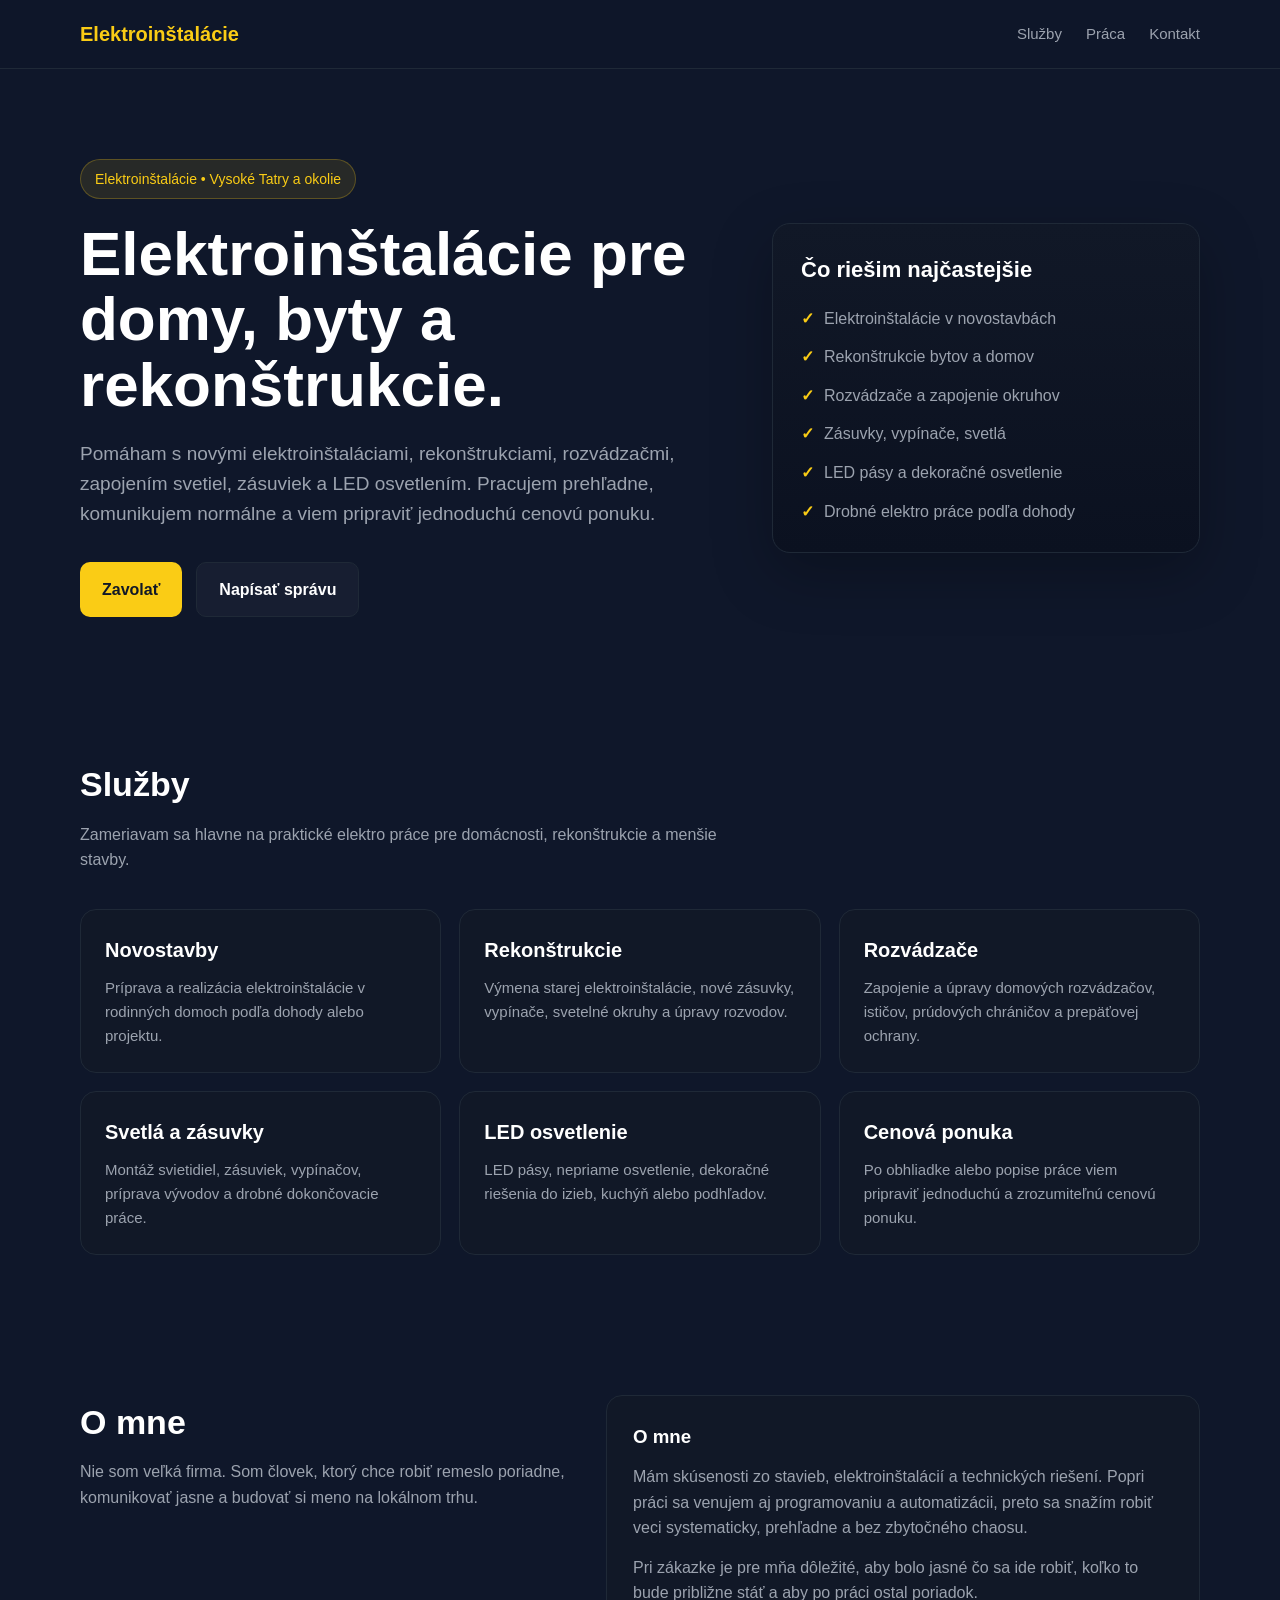
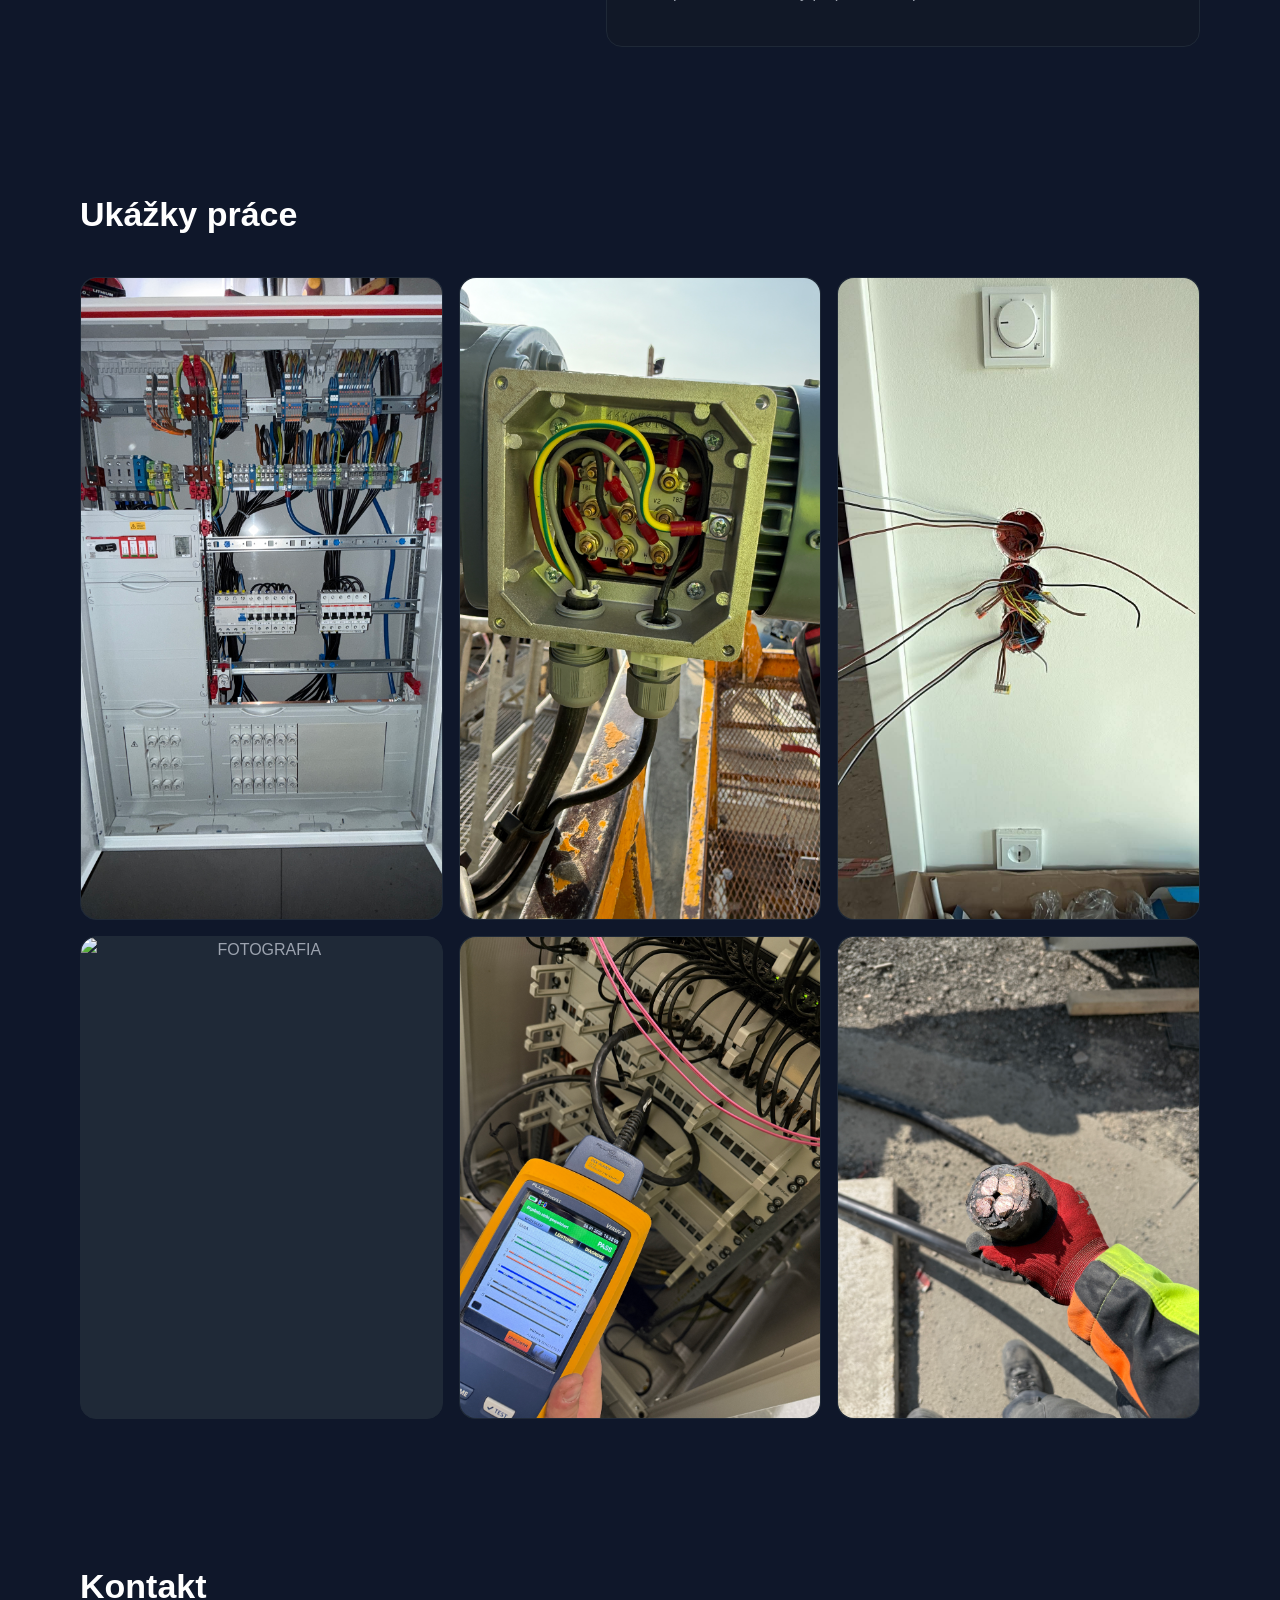
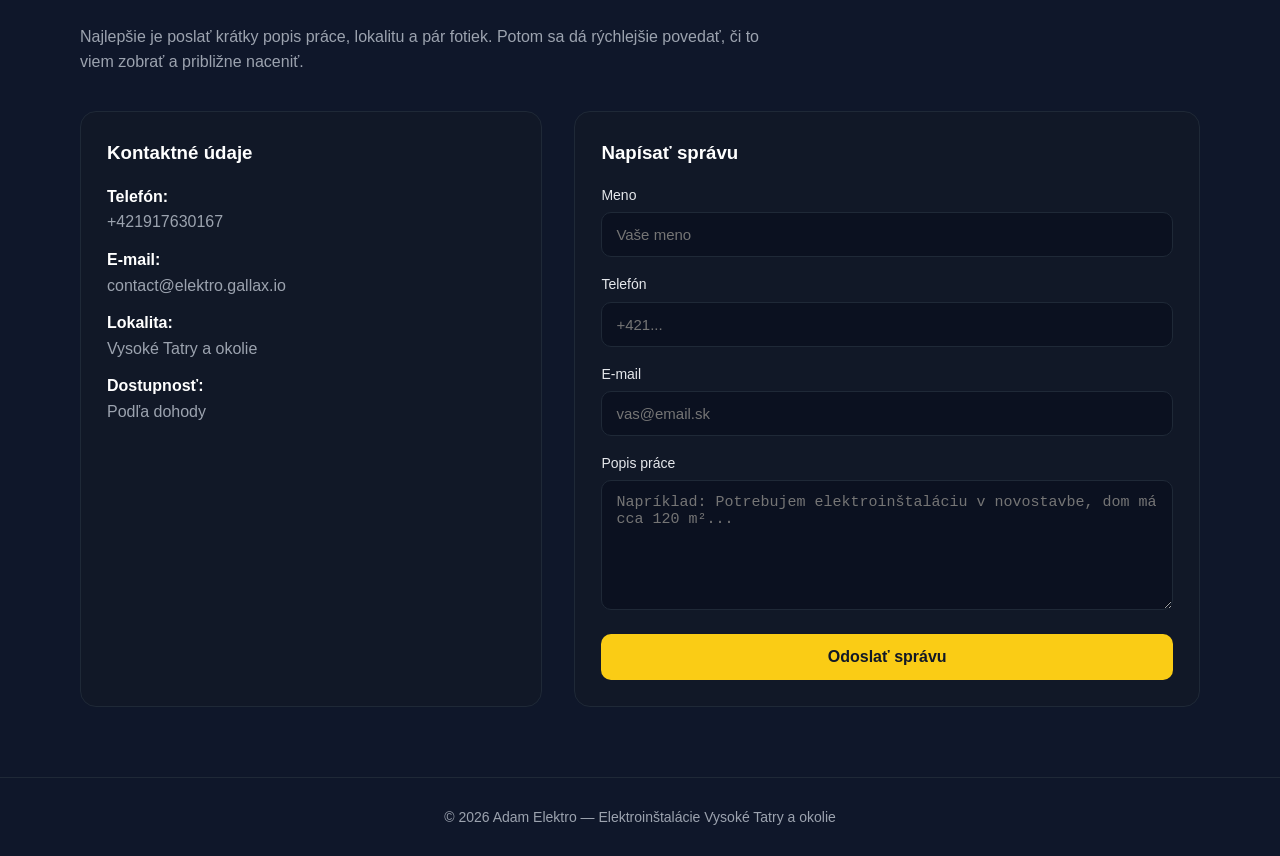
==== templates/index.html @ 8d02a7eb "beta" ====
<!DOCTYPE html>
<html lang="sk">
<head>
  <meta charset="UTF-8" />
  <meta name="viewport" content="width=device-width, initial-scale=1.0" />

  <title>Elektroinštalácie Vysoké Tatry a okolie</title>
  <meta name="description" content="Elektroinštalácie pre rodinné domy, byty a rekonštrukcie v okolí Vysokých Tatier. Rozvádzače, zásuvky, svetlá, LED osvetlenie a drobné elektro práce." />

  <style>
    :root {
      --bg: #0f172a;
      --card: #111827;
      --text: #e5e7eb;
      --muted: #9ca3af;
      --accent: #facc15;
      --accent-dark: #eab308;
      --border: #1f2937;
      --white: #ffffff;
    }

    * {
      box-sizing: border-box;
      margin: 0;
      padding: 0;
    }

    body {
      font-family: Arial, sans-serif;
      background: var(--bg);
      color: var(--text);
      line-height: 1.6;
    }

    a {
      color: inherit;
      text-decoration: none;
    }

    .container {
      width: min(1120px, 92%);
      margin: 0 auto;
    }

    header {
      border-bottom: 1px solid var(--border);
      background: rgba(15, 23, 42, 0.95);
      position: sticky;
      top: 0;
      z-index: 10;
    }

    .nav {
      display: flex;
      justify-content: space-between;
      align-items: center;
      padding: 18px 0;
    }

    .logo {
      font-weight: 700;
      font-size: 20px;
      color: var(--white);
    }

    .logo span {
      color: var(--accent);
    }

    .nav-links {
      display: flex;
      gap: 24px;
      font-size: 15px;
      color: var(--muted);
    }

    .nav-links a:hover {
      color: var(--white);
    }

    .hero {
      padding: 90px 0 70px;
    }

    .hero-grid {
      display: grid;
      grid-template-columns: 1.2fr 0.8fr;
      gap: 50px;
      align-items: center;
    }

    .badge {
      display: inline-block;
      background: rgba(250, 204, 21, 0.1);
      color: var(--accent);
      border: 1px solid rgba(250, 204, 21, 0.25);
      padding: 8px 14px;
      border-radius: 999px;
      font-size: 14px;
      margin-bottom: 22px;
    }

    h1 {
      font-size: clamp(36px, 6vw, 62px);
      line-height: 1.05;
      margin-bottom: 22px;
      color: var(--white);
    }

    .hero p {
      font-size: 19px;
      color: var(--muted);
      max-width: 650px;
      margin-bottom: 32px;
    }

    .buttons {
      display: flex;
      flex-wrap: wrap;
      gap: 14px;
    }

    .btn {
      display: inline-flex;
      align-items: center;
      justify-content: center;
      padding: 14px 22px;
      border-radius: 10px;
      font-weight: 700;
      transition: 0.2s;
    }

    .btn-primary {
      background: var(--accent);
      color: #111827;
    }

    .btn-primary:hover {
      background: var(--accent-dark);
    }

    .btn-secondary {
      border: 1px solid var(--border);
      color: var(--white);
      background: rgba(255,255,255,0.03);
    }

    .btn-secondary:hover {
      border-color: var(--accent);
    }

    .hero-card {
      background: linear-gradient(180deg, #111827, #0b1120);
      border: 1px solid var(--border);
      border-radius: 18px;
      padding: 28px;
      box-shadow: 0 20px 60px rgba(0,0,0,0.25);
    }

    .hero-card h3 {
      color: var(--white);
      margin-bottom: 18px;
      font-size: 22px;
    }

    .checklist {
      list-style: none;
      display: grid;
      gap: 13px;
    }

    .checklist li {
      color: var(--muted);
    }

    .checklist li::before {
      content: "✓";
      color: var(--accent);
      font-weight: bold;
      margin-right: 10px;
    }

    section {
      padding: 70px 0;
    }

    .section-title {
      margin-bottom: 36px;
    }

    .section-title h2 {
      font-size: 34px;
      color: var(--white);
      margin-bottom: 10px;
    }

    .section-title p {
      color: var(--muted);
      max-width: 680px;
    }

    .services {
      display: grid;
      grid-template-columns: repeat(3, 1fr);
      gap: 18px;
    }

    .service-card {
      background: var(--card);
      border: 1px solid var(--border);
      border-radius: 16px;
      padding: 24px;
    }

    .service-card h3 {
      color: var(--white);
      margin-bottom: 10px;
      font-size: 20px;
    }

    .service-card p {
      color: var(--muted);
      font-size: 15px;
    }

    .about {
      display: grid;
      grid-template-columns: 0.9fr 1.1fr;
      gap: 40px;
      align-items: start;
    }

    .about-box {
      background: var(--card);
      border: 1px solid var(--border);
      border-radius: 16px;
      padding: 26px;
    }

    .about-box h3 {
      color: var(--white);
      margin-bottom: 12px;
    }

    .about-box p {
      color: var(--muted);
      margin-bottom: 14px;
    }

    .gallery {
      display: grid;
      grid-template-columns: repeat(3, 1fr);
      gap: 16px;
    }

    .gallery-item {
      min-height: 210px;
      border-radius: 16px;
      background: #1f2937;
      border: 1px solid var(--border);
      display: flex;
      align-items: center;
      justify-content: center;
      color: var(--muted);
      text-align: center;
      
    }

    .contact-grid {
      display: grid;
      grid-template-columns: 0.85fr 1.15fr;
      gap: 32px;
    }

    .contact-info,
    form {
      background: var(--card);
      border: 1px solid var(--border);
      border-radius: 16px;
      padding: 26px;
    }

    .contact-info h3,
    form h3 {
      color: var(--white);
      margin-bottom: 16px;
    }

    .contact-info p {
      color: var(--muted);
      margin-bottom: 12px;
    }

    .contact-info strong {
      color: var(--white);
    }

    .form-group {
      margin-bottom: 16px;
    }

    label {
      display: block;
      margin-bottom: 6px;
      color: var(--text);
      font-size: 14px;
    }

    input,
    textarea {
      width: 100%;
      padding: 13px 14px;
      border-radius: 10px;
      border: 1px solid var(--border);
      background: #0b1120;
      color: var(--text);
      font-size: 15px;
    }

    input:focus,
    textarea:focus {
      outline: none;
      border-color: var(--accent);
    }

    textarea {
      min-height: 130px;
      resize: vertical;
    }

    .submit-btn {
      width: 100%;
      border: none;
      cursor: pointer;
      font-size: 16px;
    }

    footer {
      border-top: 1px solid var(--border);
      padding: 28px 0;
      color: var(--muted);
      font-size: 14px;
      text-align: center;
    }

    @media (max-width: 900px) {
      .hero-grid,
      .about,
      .contact-grid {
        grid-template-columns: 1fr;
      }

      .services,
      .gallery {
        grid-template-columns: 1fr 1fr;
      }
    }

    @media (max-width: 650px) {
      .nav {
        flex-direction: column;
        gap: 12px;
      }

      .nav-links {
        gap: 14px;
        font-size: 14px;
      }

      .hero {
        padding: 60px 0 50px;
      }

      .services,
      .gallery {
        grid-template-columns: 1fr;
      }

      .buttons {
        flex-direction: column;
      }

      .btn {
        width: 100%;
      }
    }
    .gallery-item img {
  width: 100%;
  height: 100%;
  object-fit: cover;
  border-radius: 16px;
}
  </style>
</head>

<body>

  <header>
    <div class="container nav">
      <div class="logo"><span>Elektroinštalácie</span></div>

      <nav class="nav-links">
        <a href="#sluzby">Služby</a>
        <a href="#praca">Práca</a>
        <a href="#kontakt">Kontakt</a>
      </nav>
    </div>
  </header>

  <main>

    <section class="hero">
      <div class="container hero-grid">

        <div>
          <div class="badge">Elektroinštalácie • Vysoké Tatry a okolie</div>

          <h1>Elektroinštalácie pre domy, byty a rekonštrukcie.</h1>

          <p>
            Pomáham s novými elektroinštaláciami, rekonštrukciami, rozvádzačmi,
            zapojením svetiel, zásuviek a LED osvetlením. Pracujem prehľadne,
            komunikujem normálne a viem pripraviť jednoduchú cenovú ponuku.
          </p>

          <div class="buttons">
            <a class="btn btn-primary" href="tel:+421917630167">Zavolať</a>
            <a class="btn btn-secondary" href="#kontakt">Napísať správu</a>
          </div>
        </div>

        <div class="hero-card">
          <h3>Čo riešim najčastejšie</h3>
          <ul class="checklist">
            <li>Elektroinštalácie v novostavbách</li>
            <li>Rekonštrukcie bytov a domov</li>
            <li>Rozvádzače a zapojenie okruhov</li>
            <li>Zásuvky, vypínače, svetlá</li>
            <li>LED pásy a dekoračné osvetlenie</li>
            <li>Drobné elektro práce podľa dohody</li>
          </ul>
        </div>

      </div>
    </section>

    <section id="sluzby">
      <div class="container">
        <div class="section-title">
          <h2>Služby</h2>
          <p>
            Zameriavam sa hlavne na praktické elektro práce pre domácnosti,
            rekonštrukcie a menšie stavby.
          </p>
        </div>

        <div class="services">
          <div class="service-card">
            <h3>Novostavby</h3>
            <p>Príprava a realizácia elektroinštalácie v rodinných domoch podľa dohody alebo projektu.</p>
          </div>

          <div class="service-card">
            <h3>Rekonštrukcie</h3>
            <p>Výmena starej elektroinštalácie, nové zásuvky, vypínače, svetelné okruhy a úpravy rozvodov.</p>
          </div>

          <div class="service-card">
            <h3>Rozvádzače</h3>
            <p>Zapojenie a úpravy domových rozvádzačov, ističov, prúdových chráničov a prepäťovej ochrany.</p>
          </div>

          <div class="service-card">
            <h3>Svetlá a zásuvky</h3>
            <p>Montáž svietidiel, zásuviek, vypínačov, príprava vývodov a drobné dokončovacie práce.</p>
          </div>

          <div class="service-card">
            <h3>LED osvetlenie</h3>
            <p>LED pásy, nepriame osvetlenie, dekoračné riešenia do izieb, kuchýň alebo podhľadov.</p>
          </div>

          <div class="service-card">
            <h3>Cenová ponuka</h3>
            <p>Po obhliadke alebo popise práce viem pripraviť jednoduchú a zrozumiteľnú cenovú ponuku.</p>
          </div>
        </div>
      </div>
    </section>

    <section id="omne">
      <div class="container about">
        <div class="section-title">
          <h2>O mne</h2>
          <p>
            Nie som veľká firma. Som človek, ktorý chce robiť remeslo poriadne,
            komunikovať jasne a budovať si meno na lokálnom trhu.
          </p>
        </div>

        <div class="about-box">
          <h3>O mne</h3>
          <p>
            Mám skúsenosti zo stavieb, elektroinštalácií a technických riešení.
            Popri práci sa venujem aj programovaniu a automatizácii, preto sa snažím
            robiť veci systematicky, prehľadne a bez zbytočného chaosu.
          </p>
          <p>
            Pri zákazke je pre mňa dôležité, aby bolo jasné čo sa ide robiť,
            koľko to bude približne stáť a aby po práci ostal poriadok.
          </p>
        </div>
      </div>
    </section>

    <section id="praca">
      <div class="container">
        <div class="section-title">
          <h2>Ukážky práce</h2>
         
        </div>

        <div class="gallery">
          <div class="gallery-item"><img src="/static/images/elektro1.JPG" alt="FOTOGRAFIA"></div>
          <div class="gallery-item"><img src="/static/images/elektro3.JPG" alt="FOTOGRAFIA"></div>
          <div class="gallery-item"><img src="/static/images/elektro3.JPEG" alt="FOTOGRAFIA"></div>
          <div class="gallery-item"><img src="/static/images/elektro4.JPG" alt="FOTOGRAFIA"></div>
          <div class="gallery-item"><img src="/static/images/elektro5.JPG" alt="FOTOGRAFIA"></div>
          <div class="gallery-item"><img src="/static/images/elektro6.JPG" alt="FOTOGRAFIA"></div>

         
        </div>
      </div>
    </section>

    <section id="kontakt">
      <div class="container">
        <div class="section-title">
          <h2>Kontakt</h2>
          <p>
            Najlepšie je poslať krátky popis práce, lokalitu a pár fotiek.
            Potom sa dá rýchlejšie povedať, či to viem zobrať a približne naceniť.
          </p>
        </div>

        <div class="contact-grid">

          <div class="contact-info">
            <h3>Kontaktné údaje</h3>
            <p><strong>Telefón:</strong><br><a href="tel:+421917630167">+421917630167</a></p>
            <p><strong>E-mail:</strong><br><a href="mailto:contact@elektro.gallax.io">contact@elektro.gallax.io</a></p>
            <p><strong>Lokalita:</strong><br>Vysoké Tatry a okolie</p>
            <p><strong>Dostupnosť:</strong><br>Podľa dohody</p>
          </div>

          <!-- 
            Ak máš Flask backend:
            action="/kontakt" method="POST"

            Ak chceš zatiaľ staticky bez backendu:
            môžeš použiť napr. FormSubmit:
            action="https://formsubmit.co/tvoj@email.sk" method="POST"
          -->
          
          
        
          <form id="quickForm" 
           action="{{ url_for('contact') }}"
            method="POST">
            <h3>Napísať správu</h3>

            <div class="form-group">
              <label for="name">Meno</label>
              <input type="text" id="name" name="name" placeholder="Vaše meno" required>
            </div>

            <div class="form-group">
              <label for="phone">Telefón</label>
              <input type="tel" id="phone" name="phone" placeholder="+421..." required>
            </div>

            <div class="form-group">
              <label for="email">E-mail</label>
              <input type="email" id="email" name="email" placeholder="vas@email.sk">
            </div>

            <div class="form-group">
              <label for="message">Popis práce</label>
              <textarea id="message" name="message" placeholder="Napríklad: Potrebujem elektroinštaláciu v novostavbe, dom má cca 120 m²..." required></textarea>
            </div>

            <button class="btn btn-primary submit-btn" type="submit">
              Odoslať správu
            </button>
          </form>

        </div>
      </div>
    </section>

  </main>

  <footer>
    <div class="container">
      © 2026 Adam Elektro — Elektroinštalácie Vysoké Tatry a okolie
    </div>
  </footer>
  
</body>
</html>
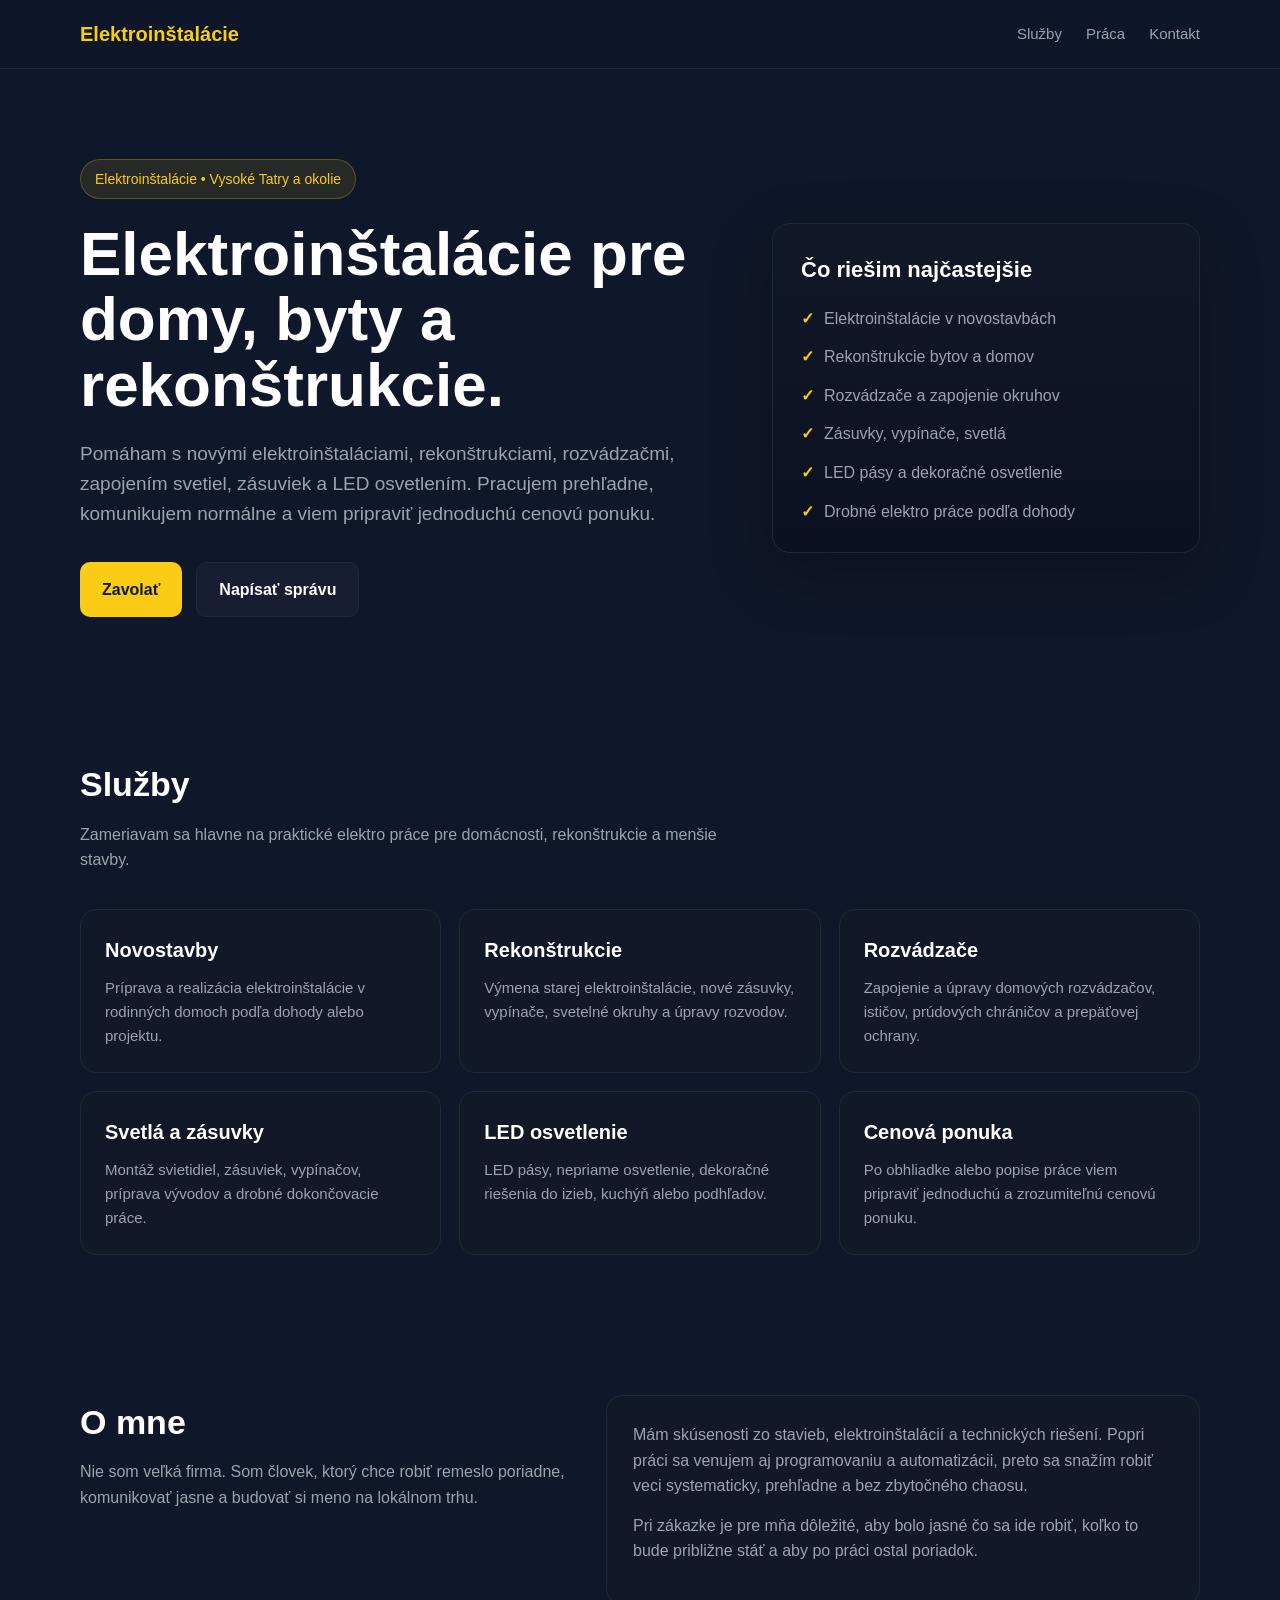
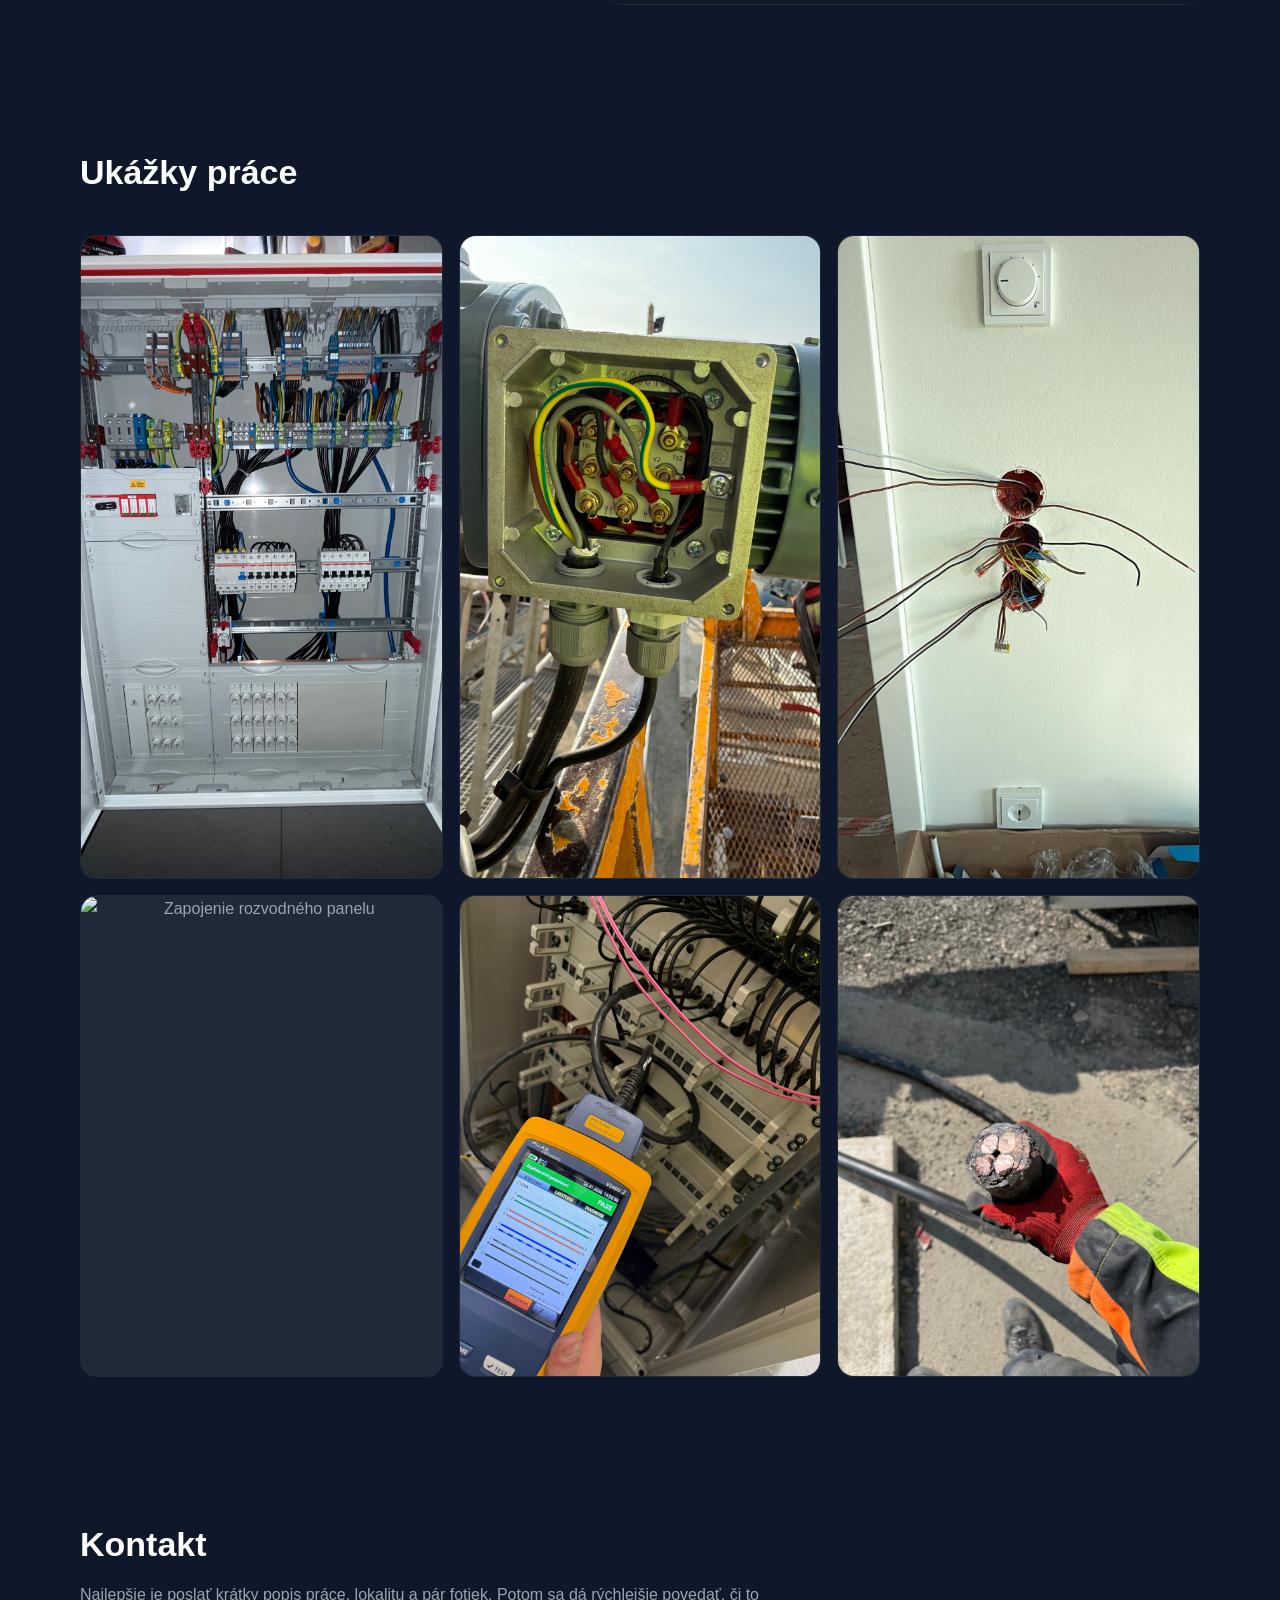
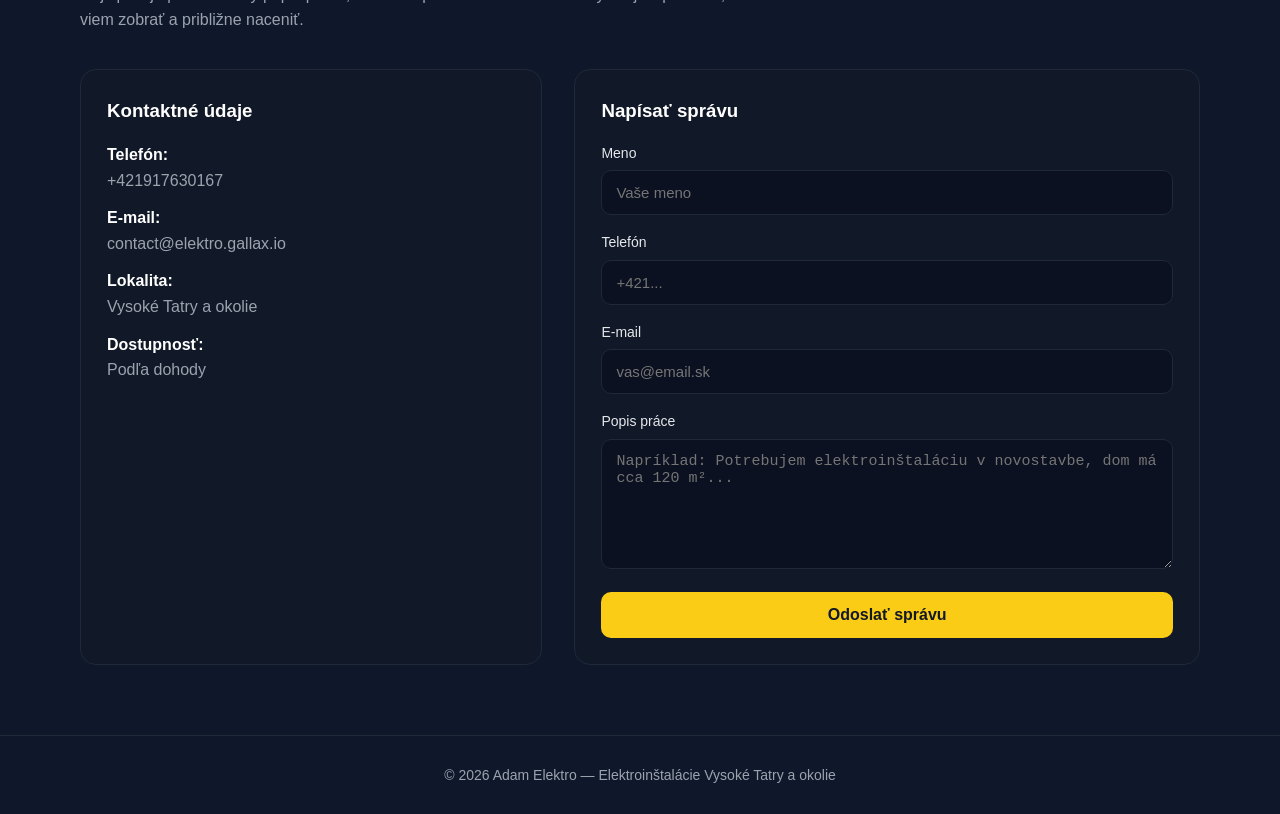
==== commit 207a4b52: "Update index.html" ====
--- a/templates/index.html
+++ b/templates/index.html
@@ -499,7 +499,6 @@
         </div>
 
         <div class="about-box">
-          <h3>O mne</h3>
           <p>
             Mám skúsenosti zo stavieb, elektroinštalácií a technických riešení.
             Popri práci sa venujem aj programovaniu a automatizácii, preto sa snažím
@@ -521,12 +520,12 @@
         </div>
 
         <div class="gallery">
-          <div class="gallery-item"><img src="/static/images/elektro1.JPG" alt="FOTOGRAFIA"></div>
-          <div class="gallery-item"><img src="/static/images/elektro3.JPG" alt="FOTOGRAFIA"></div>
-          <div class="gallery-item"><img src="/static/images/elektro3.JPEG" alt="FOTOGRAFIA"></div>
-          <div class="gallery-item"><img src="/static/images/elektro4.JPG" alt="FOTOGRAFIA"></div>
-          <div class="gallery-item"><img src="/static/images/elektro5.JPG" alt="FOTOGRAFIA"></div>
-          <div class="gallery-item"><img src="/static/images/elektro6.JPG" alt="FOTOGRAFIA"></div>
+          <div class="gallery-item"><img src="/static/images/elektro1.JPG" alt="Zapojenie rozvodného panelu"></div>
+          <div class="gallery-item"><img src="/static/images/elektro3.JPG" alt="Zapojenie motora"></div>
+          <div class="gallery-item"><img src="/static/images/elektro3.JPEG" alt="Domová elektroinštalácia"></div>
+          <div class="gallery-item"><img src="/static/images/elektro4.JPG" alt="Zapojenie rozvodného panelu"></div>
+          <div class="gallery-item"><img src="/static/images/elektro5.JPG" alt="Testovanie dátového racku"></div>
+          <div class="gallery-item"><img src="/static/images/elektro6.JPG" alt="Ťahanie prívodov"></div>
 
          
         </div>
@@ -553,14 +552,6 @@
             <p><strong>Dostupnosť:</strong><br>Podľa dohody</p>
           </div>
 
-          <!-- 
-            Ak máš Flask backend:
-            action="/kontakt" method="POST"
-
-            Ak chceš zatiaľ staticky bez backendu:
-            môžeš použiť napr. FormSubmit:
-            action="https://formsubmit.co/tvoj@email.sk" method="POST"
-          -->
           
           
         
